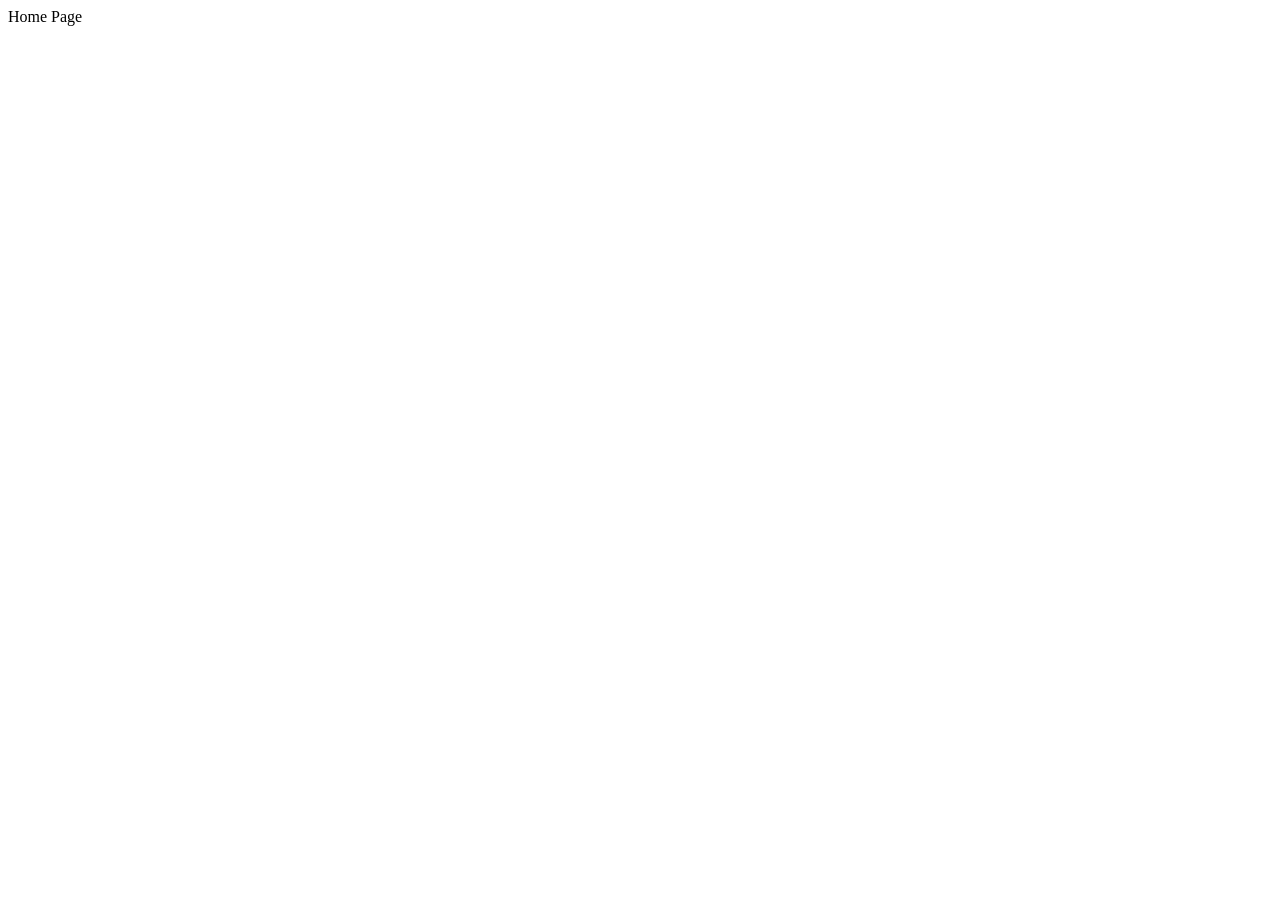
==== index.html @ 67185936 "initial" ====
<html lang="en">
<head>
    <meta charset="UTF-8">
    <meta name="viewport" content="width=device-width, initial-scale=1.0">
    <title>Chalo Chale Home</title>
</head>
<body>

    Home Page 
    
</body>
</html>
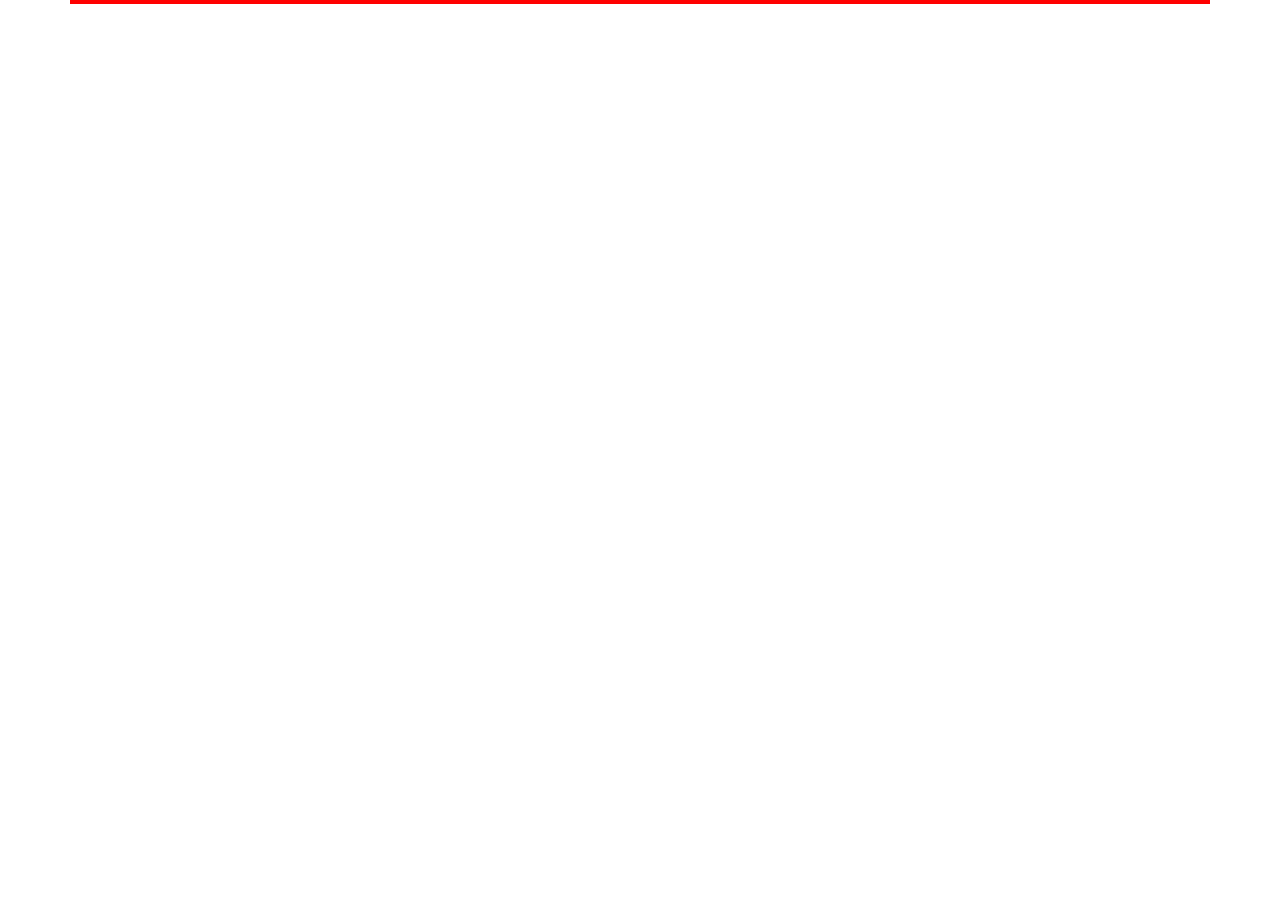
==== commit bce87fae: "update" ====
--- a/index.html
+++ b/index.html
@@ -1,12 +1,32 @@
 <html lang="en">
+
 <head>
     <meta charset="UTF-8">
     <meta name="viewport" content="width=device-width, initial-scale=1.0">
     <title>Chalo Chale Home</title>
+
+    <link href="https://cdn.jsdelivr.net/npm/bootstrap@5.3.8/dist/css/bootstrap.min.css" rel="stylesheet"
+        integrity="sha384-sRIl4kxILFvY47J16cr9ZwB07vP4J8+LH7qKQnuqkuIAvNWLzeN8tE5YBujZqJLB" crossorigin="anonymous">
 </head>
+
 <body>
 
-    Home Page 
-    
+    <div class="container" style="border: 2px solid red;">
+
+        <div class="row">
+
+            <div class="col-md-12">
+
+                
+            </div>
+        </div>
+
+    </div>
+
+    <script src="https://cdn.jsdelivr.net/npm/bootstrap@5.3.8/dist/js/bootstrap.bundle.min.js"
+        integrity="sha384-FKyoEForCGlyvwx9Hj09JcYn3nv7wiPVlz7YYwJrWVcXK/BmnVDxM+D2scQbITxI"
+        crossorigin="anonymous"></script>
+
 </body>
+
 </html>
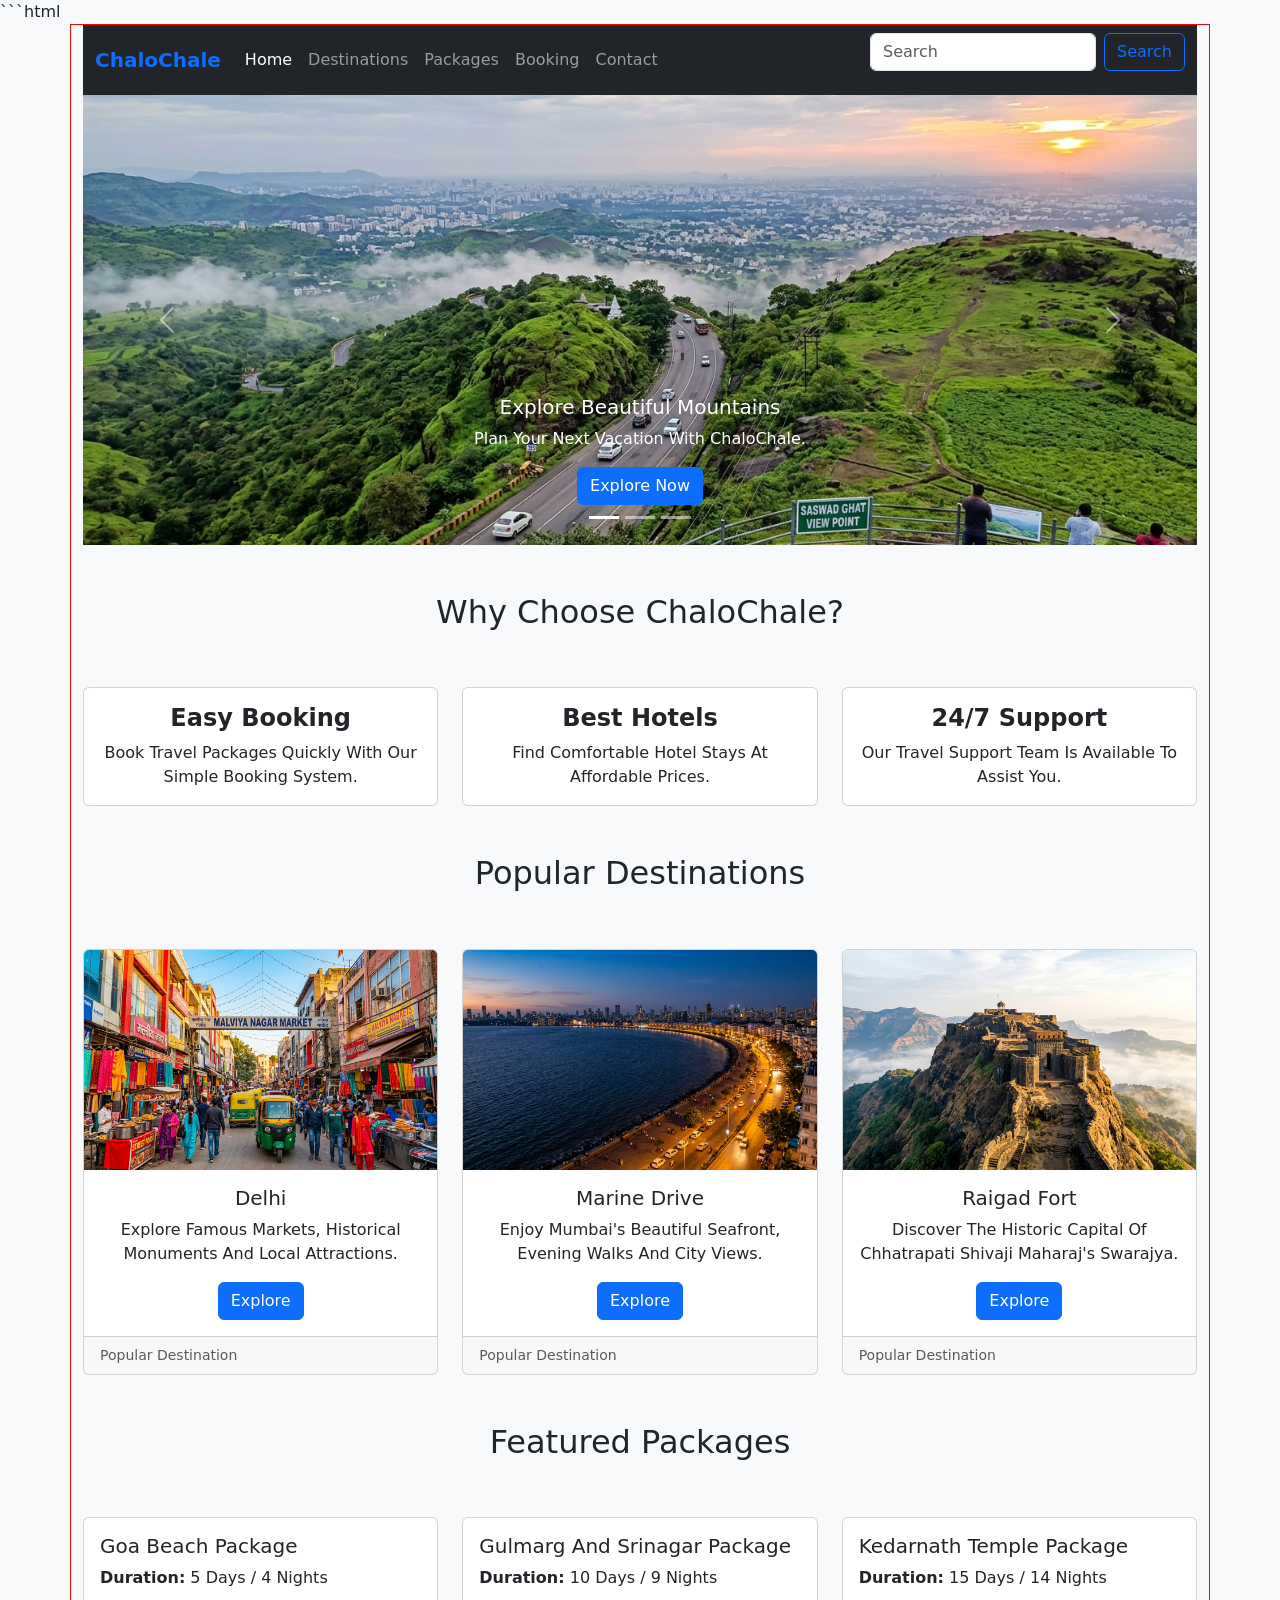
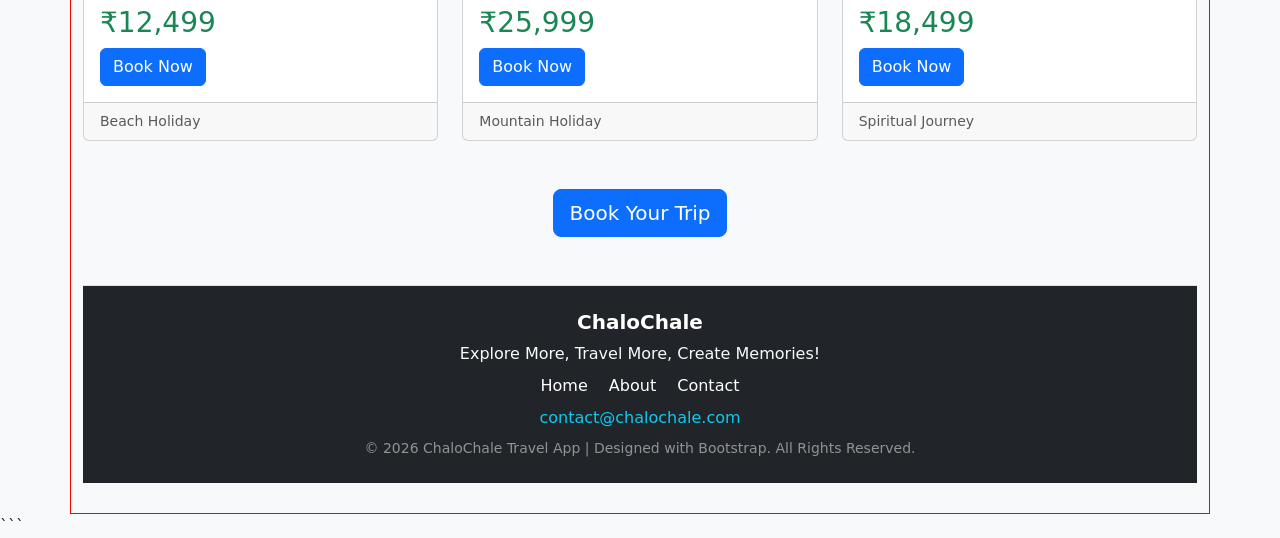
==== commit c70c9692: "js implemented" ====
--- a/index.html
+++ b/index.html
@@ -1,32 +1,790 @@
+```html
+<!DOCTYPE html>
 <html lang="en">
 
 <head>
     <meta charset="UTF-8">
     <meta name="viewport" content="width=device-width, initial-scale=1.0">
-    <title>Chalo Chale Home</title>
-
-    <link href="https://cdn.jsdelivr.net/npm/bootstrap@5.3.8/dist/css/bootstrap.min.css" rel="stylesheet"
-        integrity="sha384-sRIl4kxILFvY47J16cr9ZwB07vP4J8+LH7qKQnuqkuIAvNWLzeN8tE5YBujZqJLB" crossorigin="anonymous">
+
+    <title>ChaloChale - Home</title>
+
+    <!-- Bootstrap CSS -->
+    <link href="https://cdn.jsdelivr.net/npm/bootstrap@5.3.8/dist/css/bootstrap.min.css"
+        rel="stylesheet"
+        integrity="sha384-sRIl4kxILFvY47J16cr9ZwB07vP4J8+LH7qKQnuqkuIAvNWLzeN8tE5YBujZqJLB"
+        crossorigin="anonymous">
+
+    <style>
+        body {
+            background-color: #f8f9fa;
+        }
+
+        .main-container {
+            border: 1px solid red;
+            padding-bottom: 30px;
+        }
+
+        .carousel-item img {
+            height: 450px;
+            object-fit: cover;
+        }
+
+        .card {
+            transition: transform 0.3s ease;
+        }
+
+        .card:hover {
+            transform: translateY(-5px);
+        }
+
+        .destination-img {
+            height: 220px;
+            object-fit: cover;
+        }
+
+        /* Booking Dialog */
+        .dialog {
+            width: min(700px, 95%);
+            max-height: 90vh;
+            overflow-y: auto;
+            border: none;
+            border-radius: 12px;
+            padding: 0;
+            box-shadow: 0 10px 40px rgba(0, 0, 0, 0.3);
+        }
+
+        .dialog::backdrop {
+            background: rgba(0, 0, 0, 0.65);
+        }
+
+        .dialog-header,
+        .dialog-footer {
+            padding: 18px 22px;
+            background-color: #f8f9fa;
+        }
+
+        .dialog-header {
+            border-bottom: 1px solid #ddd;
+        }
+
+        .dialog-title {
+            font-size: 1.5rem;
+            margin: 0;
+        }
+
+        .dialog-body {
+            padding: 22px;
+        }
+
+        .dialog-footer {
+            border-top: 1px solid #ddd;
+            text-align: right;
+        }
+
+        @media (max-width: 767px) {
+            .carousel-item img {
+                height: 280px;
+            }
+
+            .carousel-caption h5 {
+                font-size: 16px;
+            }
+
+            .carousel-caption p {
+                font-size: 12px;
+            }
+        }
+    </style>
 </head>
 
 <body>
 
-    <div class="container" style="border: 2px solid red;">
-
-        <div class="row">
-
-            <div class="col-md-12">
-
-                
-            </div>
+    <div class="container main-container">
+
+        <!-- ================= NAVBAR START ================= -->
+
+        <nav class="navbar navbar-expand-lg navbar-dark bg-dark">
+            <div class="container-fluid">
+
+                <a class="navbar-brand text-primary fw-bold" href="#">
+                    ChaloChale
+                </a>
+
+                <button class="navbar-toggler" type="button"
+                    data-bs-toggle="collapse"
+                    data-bs-target="#mainNavbar"
+                    aria-controls="mainNavbar"
+                    aria-expanded="false"
+                    aria-label="Toggle navigation">
+
+                    <span class="navbar-toggler-icon"></span>
+                </button>
+
+                <div class="collapse navbar-collapse" id="mainNavbar">
+
+                    <ul class="navbar-nav me-auto mb-2 mb-lg-0">
+
+                        <li class="nav-item">
+                            <a class="nav-link active" href="#">Home</a>
+                        </li>
+
+                        <li class="nav-item">
+                            <a class="nav-link" href="#destinations">Destinations</a>
+                        </li>
+
+                        <li class="nav-item">
+                            <a class="nav-link" href="#packages">Packages</a>
+                        </li>
+
+                        <li class="nav-item">
+                            <a class="nav-link" href="#booking">Booking</a>
+                        </li>
+
+                        <li class="nav-item">
+                            <a class="nav-link" href="#contact">Contact</a>
+                        </li>
+
+                    </ul>
+
+                    <form class="d-flex" role="search" id="searchForm">
+                        <input class="form-control me-2"
+                            type="search"
+                            id="searchInput"
+                            placeholder="Search"
+                            aria-label="Search">
+
+                        <button class="btn btn-outline-primary" type="submit">
+                            Search
+                        </button>
+                    </form>
+
+                </div>
+            </div>
+        </nav>
+
+        <!-- ================= NAVBAR END ================= -->
+
+
+        <!-- ================= CAROUSEL START ================= -->
+
+        <div id="carouselExampleCaptions"
+            class="carousel slide"
+            data-bs-ride="carousel">
+
+            <div class="carousel-indicators">
+
+                <button type="button"
+                    data-bs-target="#carouselExampleCaptions"
+                    data-bs-slide-to="0"
+                    class="active"
+                    aria-current="true"
+                    aria-label="Slide 1"></button>
+
+                <button type="button"
+                    data-bs-target="#carouselExampleCaptions"
+                    data-bs-slide-to="1"
+                    aria-label="Slide 2"></button>
+
+                <button type="button"
+                    data-bs-target="#carouselExampleCaptions"
+                    data-bs-slide-to="2"
+                    aria-label="Slide 3"></button>
+
+            </div>
+
+            <div class="carousel-inner">
+
+                <!-- Slide 1 -->
+                <div class="carousel-item active">
+
+                    <img src="./assets/images/carousel1.png"
+                        class="d-block w-100"
+                        alt="Beautiful mountains">
+
+                    <div class="carousel-caption d-none d-md-block">
+                        <h5>Explore Beautiful Mountains</h5>
+
+                        <p>Plan Your Next Vacation With ChaloChale.</p>
+
+                        <a href="#destinations" class="btn btn-primary">
+                            Explore Now
+                        </a>
+                    </div>
+
+                </div>
+
+                <!-- Slide 2 -->
+                <div class="carousel-item">
+
+                    <img src="./assets/images/carousel2.png"
+                        class="d-block w-100"
+                        alt="Marine Drive Mumbai">
+
+                    <div class="carousel-caption d-none d-md-block">
+                        <h5>Enjoy Marine Drive</h5>
+
+                        <p>Discover Beautiful Places With Your Loved Ones.</p>
+
+                        <a href="#packages" class="btn btn-primary">
+                            View Packages
+                        </a>
+                    </div>
+
+                </div>
+
+                <!-- Slide 3 -->
+                <div class="carousel-item">
+
+                    <img src="./assets/images/carousel3.png"
+                        class="d-block w-100"
+                        alt="Luxury hotel">
+
+                    <div class="carousel-caption d-none d-md-block">
+                        <h5>Experience Luxury Stays</h5>
+
+                        <p>Relax And Unwind At Premium Hotels.</p>
+
+                        <button type="button"
+                            class="btn btn-warning open-booking">
+                            Book Trip
+                        </button>
+                    </div>
+
+                </div>
+
+            </div>
+
+            <button class="carousel-control-prev"
+                type="button"
+                data-bs-target="#carouselExampleCaptions"
+                data-bs-slide="prev">
+
+                <span class="carousel-control-prev-icon"
+                    aria-hidden="true"></span>
+
+                <span class="visually-hidden">Previous</span>
+            </button>
+
+            <button class="carousel-control-next"
+                type="button"
+                data-bs-target="#carouselExampleCaptions"
+                data-bs-slide="next">
+
+                <span class="carousel-control-next-icon"
+                    aria-hidden="true"></span>
+
+                <span class="visually-hidden">Next</span>
+            </button>
+
         </div>
 
+        <!-- ================= CAROUSEL END ================= -->
+
+
+        <!-- ================= SERVICES START ================= -->
+
+        <h2 class="text-center py-5">
+            Why Choose ChaloChale?
+        </h2>
+
+        <div class="row row-cols-1 row-cols-md-3 g-4">
+
+            <div class="col">
+                <div class="card h-100">
+                    <div class="card-body text-center">
+                        <h4 class="card-title fw-bold">Easy Booking</h4>
+
+                        <p class="card-text">
+                            Book Travel Packages Quickly With Our
+                            Simple Booking System.
+                        </p>
+                    </div>
+                </div>
+            </div>
+
+            <div class="col">
+                <div class="card h-100">
+                    <div class="card-body text-center">
+                        <h4 class="card-title fw-bold">Best Hotels</h4>
+
+                        <p class="card-text">
+                            Find Comfortable Hotel Stays At
+                            Affordable Prices.
+                        </p>
+                    </div>
+                </div>
+            </div>
+
+            <div class="col">
+                <div class="card h-100">
+                    <div class="card-body text-center">
+                        <h4 class="card-title fw-bold">24/7 Support</h4>
+
+                        <p class="card-text">
+                            Our Travel Support Team Is Available
+                            To Assist You.
+                        </p>
+                    </div>
+                </div>
+            </div>
+
+        </div>
+
+        <!-- ================= SERVICES END ================= -->
+
+
+        <!-- ================= DESTINATIONS START ================= -->
+
+        <h2 class="text-center py-5" id="destinations">
+            Popular Destinations
+        </h2>
+
+        <div class="row row-cols-1 row-cols-md-3 g-4">
+
+            <!-- Delhi -->
+            <div class="col">
+                <div class="card h-100">
+
+                    <img src="./assets/images/delhi.png"
+                        class="card-img-top destination-img"
+                        alt="Delhi">
+
+                    <div class="card-body text-center">
+                        <h5 class="card-title">Delhi</h5>
+
+                        <p class="card-text">
+                            Explore Famous Markets, Historical
+                            Monuments And Local Attractions.
+                        </p>
+
+                        <button type="button"
+                            class="btn btn-primary open-booking">
+                            Explore
+                        </button>
+                    </div>
+
+                    <div class="card-footer">
+                        <small class="text-body-secondary">
+                            Popular Destination
+                        </small>
+                    </div>
+
+                </div>
+            </div>
+
+            <!-- Marine Drive -->
+            <div class="col">
+                <div class="card h-100">
+
+                    <img src="./assets/images/mumbai.png"
+                        class="card-img-top destination-img"
+                        alt="Marine Drive Mumbai">
+
+                    <div class="card-body text-center">
+                        <h5 class="card-title">Marine Drive</h5>
+
+                        <p class="card-text">
+                            Enjoy Mumbai's Beautiful Seafront,
+                            Evening Walks And City Views.
+                        </p>
+
+                        <button type="button"
+                            class="btn btn-primary open-booking">
+                            Explore
+                        </button>
+                    </div>
+
+                    <div class="card-footer">
+                        <small class="text-body-secondary">
+                            Popular Destination
+                        </small>
+                    </div>
+
+                </div>
+            </div>
+
+            <!-- Raigad Fort -->
+            <div class="col">
+                <div class="card h-100">
+
+                    <img src="./assets/images/raigad.png"
+                        class="card-img-top destination-img"
+                        alt="Raigad Fort">
+
+                    <div class="card-body text-center">
+                        <h5 class="card-title">Raigad Fort</h5>
+
+                        <p class="card-text">
+                            Discover The Historic Capital Of
+                            Chhatrapati Shivaji Maharaj's Swarajya.
+                        </p>
+
+                        <button type="button"
+                            class="btn btn-primary open-booking">
+                            Explore
+                        </button>
+                    </div>
+
+                    <div class="card-footer">
+                        <small class="text-body-secondary">
+                            Popular Destination
+                        </small>
+                    </div>
+
+                </div>
+            </div>
+
+        </div>
+
+        <!-- ================= DESTINATIONS END ================= -->
+
+
+        <!-- ================= FEATURED PACKAGES START ================= -->
+
+        <h2 class="text-center py-5" id="packages">
+            Featured Packages
+        </h2>
+
+        <div class="row row-cols-1 row-cols-md-3 g-4">
+
+            <!-- Goa -->
+            <div class="col">
+                <div class="card h-100">
+
+                    <div class="card-body">
+                        <h5 class="card-title">Goa Beach Package</h5>
+
+                        <p class="card-text">
+                            <strong>Duration:</strong> 5 Days / 4 Nights
+                        </p>
+
+                        <h3 class="text-success">₹12,499</h3>
+
+                        <button type="button"
+                            class="btn btn-primary open-booking">
+                            Book Now
+                        </button>
+                    </div>
+
+                    <div class="card-footer">
+                        <small class="text-body-secondary">
+                            Beach Holiday
+                        </small>
+                    </div>
+
+                </div>
+            </div>
+
+            <!-- Kashmir -->
+            <div class="col">
+                <div class="card h-100">
+
+                    <div class="card-body">
+                        <h5 class="card-title">
+                            Gulmarg And Srinagar Package
+                        </h5>
+
+                        <p class="card-text">
+                            <strong>Duration:</strong> 10 Days / 9 Nights
+                        </p>
+
+                        <h3 class="text-success">₹25,999</h3>
+
+                        <button type="button"
+                            class="btn btn-primary open-booking">
+                            Book Now
+                        </button>
+                    </div>
+
+                    <div class="card-footer">
+                        <small class="text-body-secondary">
+                            Mountain Holiday
+                        </small>
+                    </div>
+
+                </div>
+            </div>
+
+            <!-- Kedarnath -->
+            <div class="col">
+                <div class="card h-100">
+
+                    <div class="card-body">
+                        <h5 class="card-title">
+                            Kedarnath Temple Package
+                        </h5>
+
+                        <p class="card-text">
+                            <strong>Duration:</strong> 15 Days / 14 Nights
+                        </p>
+
+                        <h3 class="text-success">₹18,499</h3>
+
+                        <button type="button"
+                            class="btn btn-primary open-booking">
+                            Book Now
+                        </button>
+                    </div>
+
+                    <div class="card-footer">
+                        <small class="text-body-secondary">
+                            Spiritual Journey
+                        </small>
+                    </div>
+
+                </div>
+            </div>
+
+        </div>
+
+        <!-- ================= FEATURED PACKAGES END ================= -->
+
+
+        <!-- ================= BOOKING BUTTON ================= -->
+
+        <div class="text-center my-5" id="booking">
+            <button type="button"
+                class="btn btn-primary btn-lg"
+                id="openDialog">
+
+                Book Your Trip
+            </button>
+        </div>
+
+
+        <!-- ================= BOOKING DIALOG START ================= -->
+
+        <dialog class="dialog" id="slideDownDialog">
+
+            <div class="dialog-header d-flex justify-content-between
+                align-items-center">
+
+                <h1 class="dialog-title">Book Your Trip</h1>
+
+                <button type="button"
+                    class="btn-close"
+                    id="closeIcon"
+                    aria-label="Close"></button>
+
+            </div>
+
+            <div class="dialog-body">
+
+                <form class="row g-3" id="bookingForm">
+
+                    <!-- Full Name -->
+                    <div class="col-md-6">
+                        <label for="fullname" class="form-label">
+                            Full Name
+                        </label>
+
+                        <input type="text"
+                            class="form-control"
+                            id="fullname"
+                            name="fullname"
+                            placeholder="Enter your full name"
+                            required>
+                    </div>
+
+                    <!-- Email -->
+                    <div class="col-md-6">
+                        <label for="inputEmail4" class="form-label">
+                            Email
+                        </label>
+
+                        <input type="email"
+                            class="form-control"
+                            id="inputEmail4"
+                            name="email"
+                            placeholder="Enter your email"
+                            required>
+                    </div>
+
+                    <!-- Password -->
+                    <div class="col-md-6">
+                        <label for="inputPassword4" class="form-label">
+                            Password
+                        </label>
+
+                        <input type="password"
+                            class="form-control"
+                            id="inputPassword4"
+                            name="password"
+                            minlength="8"
+                            placeholder="Minimum 8 characters"
+                            required>
+                    </div>
+
+                    <!-- Travel Date -->
+                    <div class="col-md-6">
+                        <label for="datepickerIconStart" class="form-label">
+                            Travel Date
+                        </label>
+
+                        <input type="date"
+                            class="form-control"
+                            id="datepickerIconStart"
+                            name="travelDate"
+                            required>
+                    </div>
+
+                      <div class="col-md-6">
+                        <label for="inputPassword4" class="form-label">
+                            Number Of People
+                        </label>
+
+                        <input type="number"
+                            class="form-control"
+                            id="inputPassword4"
+                            name="password"
+                            minlength="8"
+                            placeholder="Minimum 8 characters"
+                            required>
+                    </div> 
+                 
+
+                    <!-- City -->
+                    <div class="col-md-6">
+                        <label for="inputCity" class="form-label">
+                            City
+                        </label>
+
+                        <input type="text"
+                            class="form-control"
+                            id="inputCity"
+                            name="city"
+                            required>
+                    </div>
+
+                    <!-- State -->
+                    <div class="col-md-4">
+                        <label for="inputState" class="form-label">
+                            State
+                        </label>
+
+                        <select id="inputState"
+                            class="form-select"
+                            name="state"
+                            required>
+
+                            <option value="" selected disabled>
+                                Choose...
+                            </option>
+
+                            <option>Maharashtra</option>
+                            <option>Goa</option>
+                            <option>Gujarat</option>
+                            <option>Karnataka</option>
+                            <option>Delhi</option>
+                            <option>Jammu and Kashmir</option>
+                            <option>Uttarakhand</option>
+                            <option>Other</option>
+
+                        </select>
+                    </div>
+
+                    <!-- ZIP -->
+                    <div class="col-md-2">
+                        <label for="inputZip" class="form-label">
+                            PIN Code
+                        </label>
+
+                        <input type="text"
+                            class="form-control"
+                            id="inputZip"
+                            name="zip"
+                            inputmode="numeric"
+                            pattern="[0-9]{6}"
+                            maxlength="6"
+                            placeholder="6 digits"
+                            required>
+                    </div>
+
+                    <!-- Checkbox -->
+                    <div class="col-12">
+                        <div class="form-check">
+
+                            <input type="checkbox"
+                                id="gridCheck"
+                                class="form-check-input"
+                                required>
+
+                            <label for="gridCheck" class="form-check-label">
+                                I confirm that the details are correct.
+                            </label>
+
+                        </div>
+                    </div>
+
+                    <!-- Form Submit -->
+                    <div class="col-12">
+                        <button type="submit" class="btn btn-success">
+                            Submit Booking Request
+                        </button>
+
+                        <button type="button"
+                            class="btn btn-secondary"
+                            id="cancelBooking">
+
+                            Cancel
+                        </button>
+                    </div>
+
+                </form>
+
+            </div>
+
+        </dialog>
+
+        <!-- ================= BOOKING DIALOG END ================= -->
+
+
+        <!-- ================= CONTACT START ================= -->
+
+    
+<footer class="text-center border-top py-4 mt-5 bg-dark text-white" id="contact">
+
+    <h5 class="fw-bold">ChaloChale</h5>
+
+    <p class="mb-2 text-light">
+        Explore More, Travel More, Create Memories!
+    </p>
+
+    <p class="mb-2">
+        <a href="#home" class="text-white text-decoration-none mx-2">Home</a>
+        <a href="#about" class="text-white text-decoration-none mx-2">About</a>
+        <a href="#contact" class="text-white text-decoration-none mx-2">Contact</a>
+    </p>
+
+    <p class="mb-2">
+        <a href="mailto:contact@chalochale.com"
+           class="text-info text-decoration-none">
+            contact@chalochale.com
+        </a>
+    </p>
+
+    <p class="text-white-50 small mb-0">
+        &copy; 2026 ChaloChale Travel App | Designed with Bootstrap.
+        All Rights Reserved.
+    </p>
+
+</footer>
+
+
+        <!-- ================= CONTACT END ================= -->
+
     </div>
 
+
+    <!-- Bootstrap JavaScript -->
     <script src="https://cdn.jsdelivr.net/npm/bootstrap@5.3.8/dist/js/bootstrap.bundle.min.js"
         integrity="sha384-FKyoEForCGlyvwx9Hj09JcYn3nv7wiPVlz7YYwJrWVcXK/BmnVDxM+D2scQbITxI"
         crossorigin="anonymous"></script>
 
+    <!-- Custom JavaScript -->
+    <script src="./js/script.js"></script>
+
 </body>
 
-</html>+</html>
+```
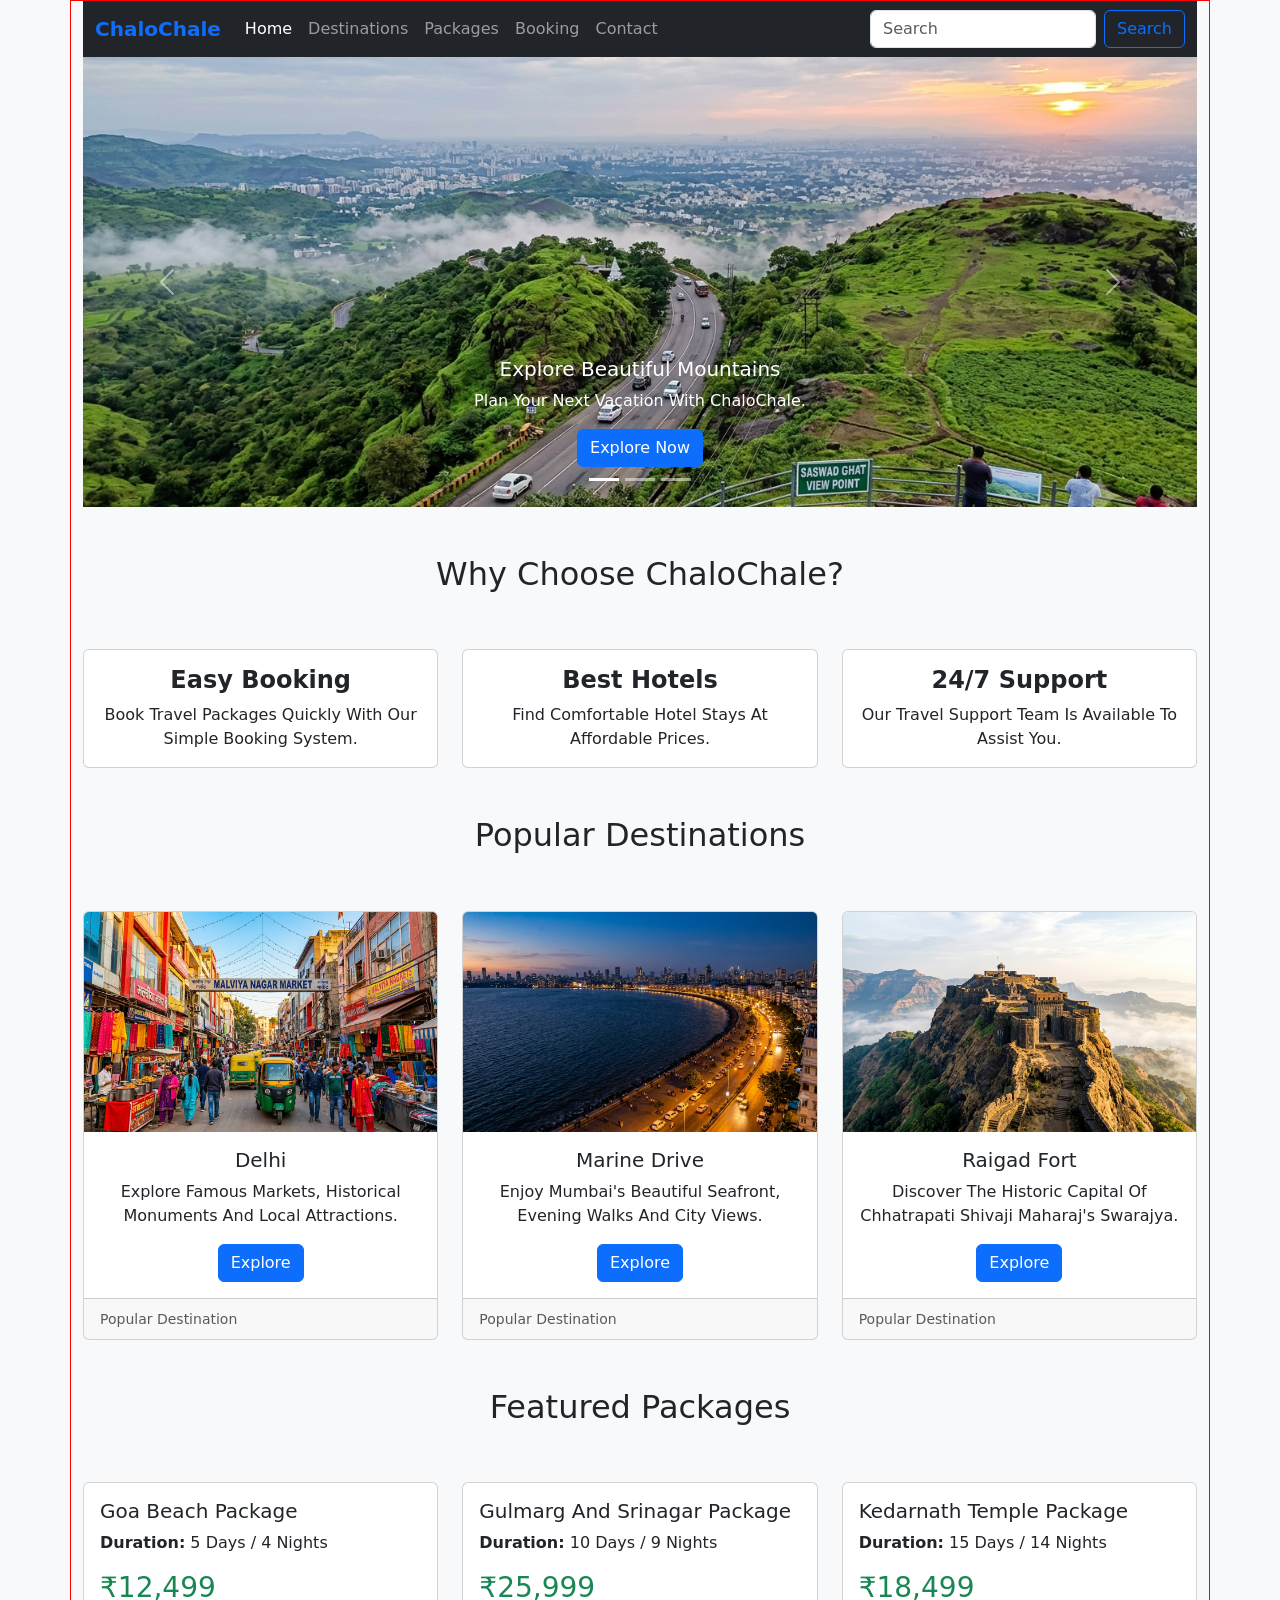
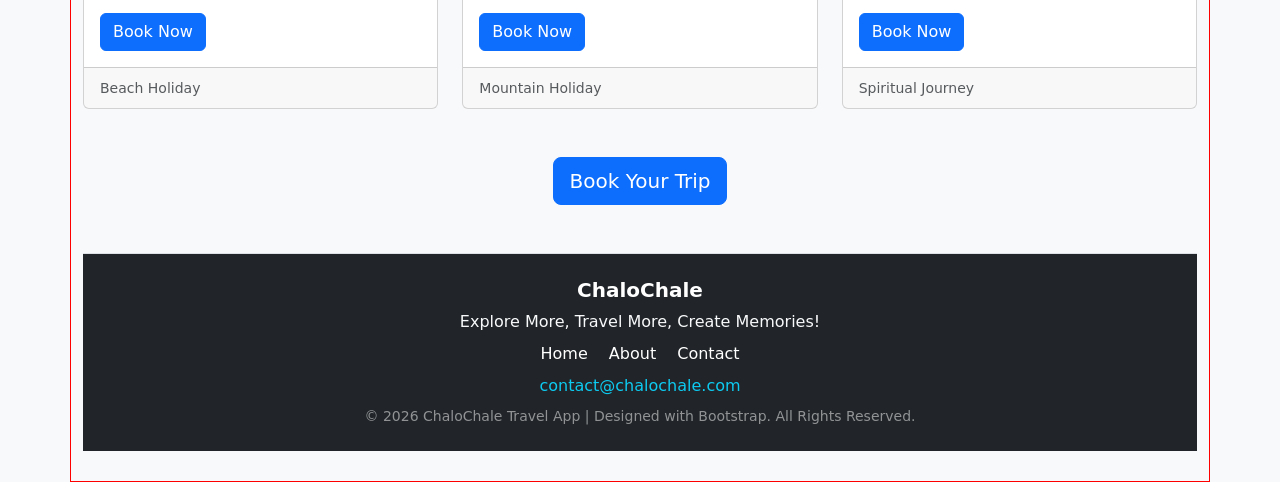
==== commit 1c01ed6e: "Used Copilot" ====
--- a/index.html
+++ b/index.html
@@ -1,4 +1,3 @@
-```html
 <!DOCTYPE html>
 <html lang="en">
 
@@ -787,4 +786,3 @@
 </body>
 
 </html>
-```
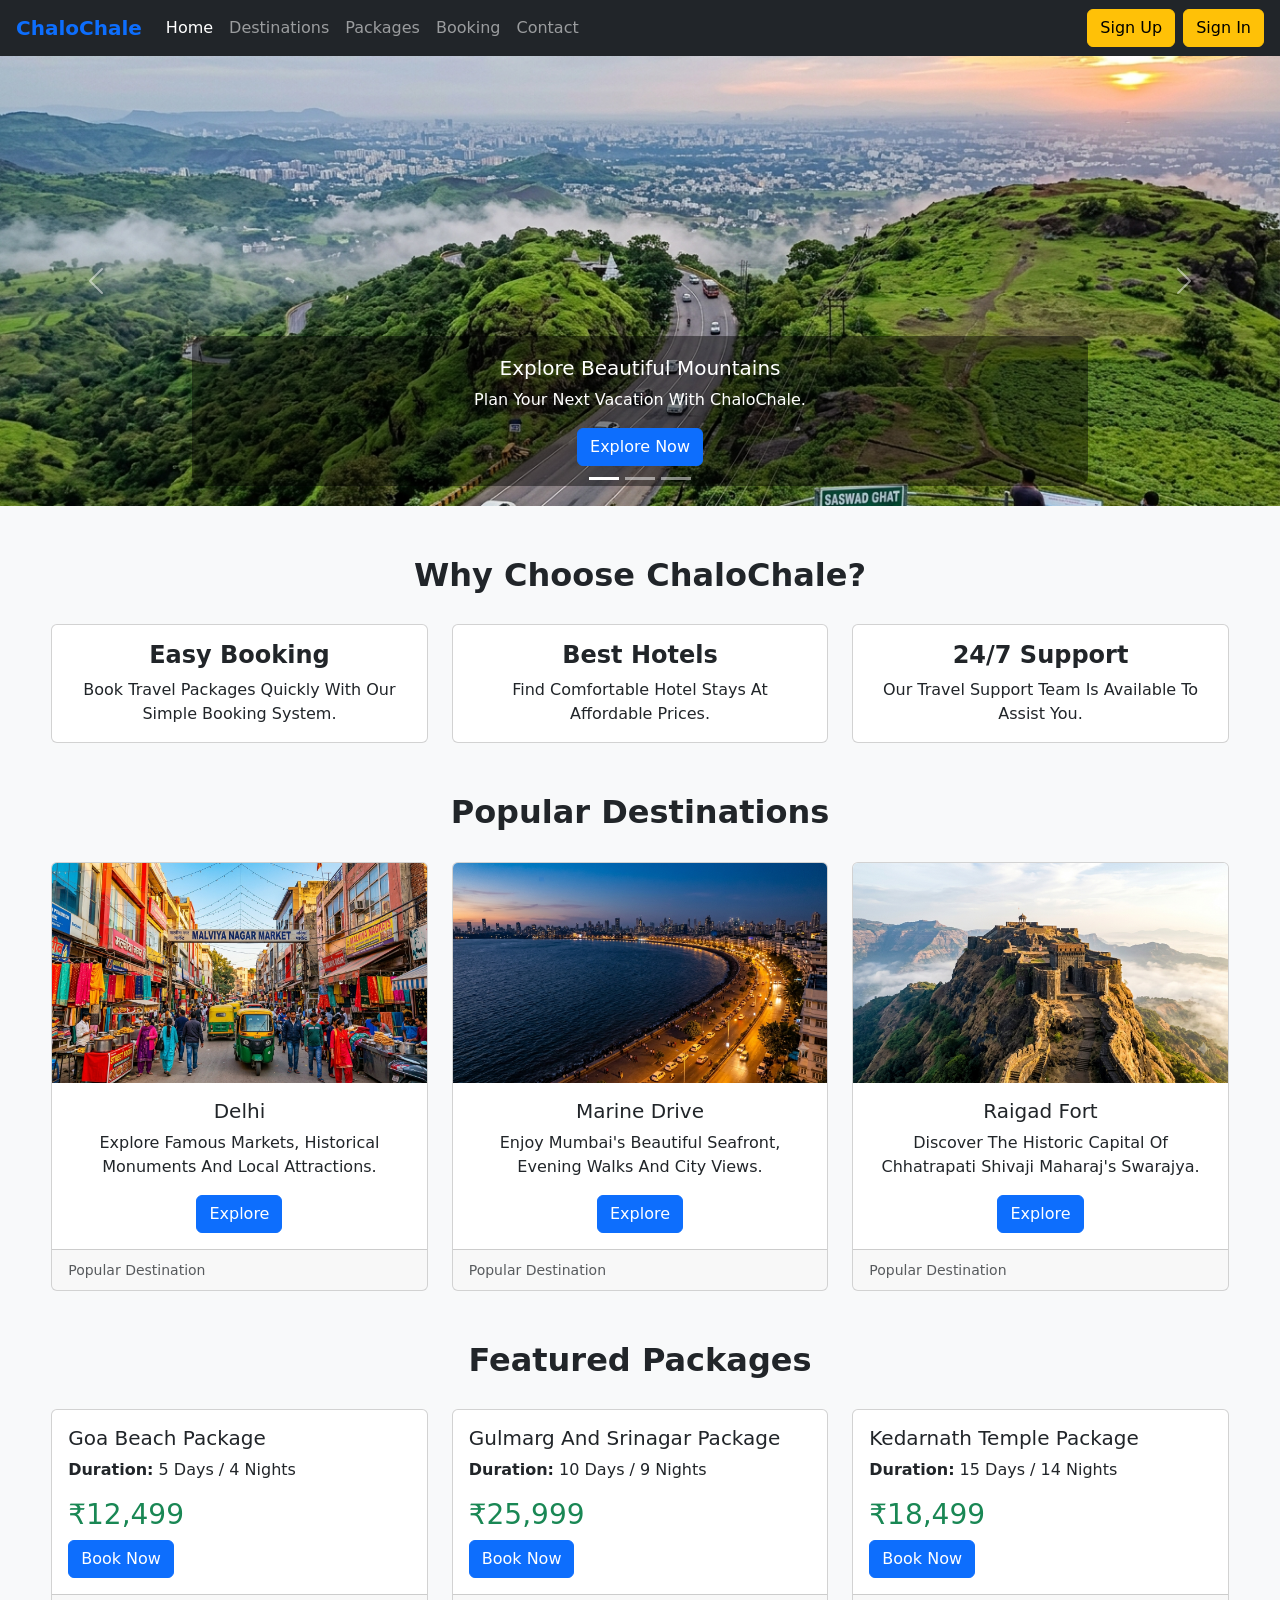
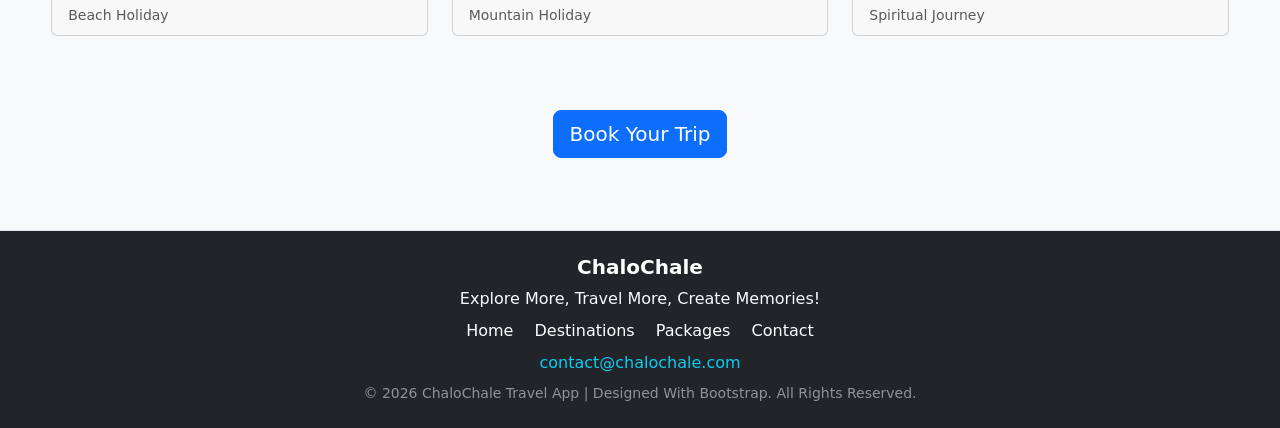
==== commit e1aa71bb: "signup and signin" ====
--- a/index.html
+++ b/index.html
@@ -1,3 +1,4 @@
+
 <!DOCTYPE html>
 <html lang="en">
 
@@ -9,75 +10,89 @@
 
     <!-- Bootstrap CSS -->
     <link href="https://cdn.jsdelivr.net/npm/bootstrap@5.3.8/dist/css/bootstrap.min.css"
-        rel="stylesheet"
-        integrity="sha384-sRIl4kxILFvY47J16cr9ZwB07vP4J8+LH7qKQnuqkuIAvNWLzeN8tE5YBujZqJLB"
-        crossorigin="anonymous">
+        rel="stylesheet">
 
     <style>
         body {
+            margin: 0;
             background-color: #f8f9fa;
-        }
-
+            overflow-x: hidden;
+        }
+
+        /* Full-width page */
         .main-container {
-            border: 1px solid red;
-            padding-bottom: 30px;
-        }
-
+            width: 100%;
+            max-width: 100%;
+            padding: 0;
+            margin: 0;
+        }
+
+        /* Carousel */
         .carousel-item img {
+            width: 100%;
             height: 450px;
             object-fit: cover;
         }
 
+        .carousel-caption {
+            background: rgba(0, 0, 0, 0.45);
+            border-radius: 10px;
+            padding: 20px;
+        }
+
+        /* Cards */
         .card {
-            transition: transform 0.3s ease;
+            transition: transform 0.3s ease, box-shadow 0.3s ease;
         }
 
         .card:hover {
             transform: translateY(-5px);
+            box-shadow: 0 8px 20px rgba(0, 0, 0, 0.12);
         }
 
         .destination-img {
+            width: 100%;
             height: 220px;
             object-fit: cover;
         }
 
-        /* Booking Dialog */
-        .dialog {
-            width: min(700px, 95%);
-            max-height: 90vh;
-            overflow-y: auto;
+        /* Section spacing */
+        .page-section {
+            padding: 50px 4%;
+        }
+
+        .section-title {
+            margin-bottom: 30px;
+            font-weight: bold;
+        }
+
+        /* Booking modal */
+        .modal-content {
             border: none;
             border-radius: 12px;
-            padding: 0;
-            box-shadow: 0 10px 40px rgba(0, 0, 0, 0.3);
-        }
-
-        .dialog::backdrop {
-            background: rgba(0, 0, 0, 0.65);
-        }
-
-        .dialog-header,
-        .dialog-footer {
-            padding: 18px 22px;
+            overflow: hidden;
+        }
+
+        .modal-header {
             background-color: #f8f9fa;
         }
 
-        .dialog-header {
-            border-bottom: 1px solid #ddd;
-        }
-
-        .dialog-title {
+        .modal-title {
             font-size: 1.5rem;
-            margin: 0;
-        }
-
-        .dialog-body {
-            padding: 22px;
-        }
-
-        .dialog-footer {
-            border-top: 1px solid #ddd;
-            text-align: right;
+            font-weight: bold;
+        }
+
+        .modal-body {
+            padding: 24px;
+        }
+
+        .modal-footer {
+            background-color: #f8f9fa;
+        }
+
+        /* Footer */
+        footer a:hover {
+            color: #ffc107 !important;
         }
 
         @media (max-width: 767px) {
@@ -85,6 +100,10 @@
                 height: 280px;
             }
 
+            .carousel-caption {
+                padding: 8px;
+            }
+
             .carousel-caption h5 {
                 font-size: 16px;
             }
@@ -92,86 +111,82 @@
             .carousel-caption p {
                 font-size: 12px;
             }
+
+            .carousel-caption .btn {
+                font-size: 12px;
+                padding: 5px 10px;
+            }
+
+            .page-section {
+                padding: 35px 16px;
+            }
+
+            .modal-body {
+                padding: 18px;
+            }
         }
     </style>
 </head>
 
 <body>
 
-    <div class="container main-container">
-
-        <!-- ================= NAVBAR START ================= -->
-
-        <nav class="navbar navbar-expand-lg navbar-dark bg-dark">
-            <div class="container-fluid">
-
-                <a class="navbar-brand text-primary fw-bold" href="#">
-                    ChaloChale
-                </a>
-
-                <button class="navbar-toggler" type="button"
-                    data-bs-toggle="collapse"
-                    data-bs-target="#mainNavbar"
-                    aria-controls="mainNavbar"
-                    aria-expanded="false"
-                    aria-label="Toggle navigation">
-
-                    <span class="navbar-toggler-icon"></span>
-                </button>
-
-                <div class="collapse navbar-collapse" id="mainNavbar">
-
-                    <ul class="navbar-nav me-auto mb-2 mb-lg-0">
-
-                        <li class="nav-item">
-                            <a class="nav-link active" href="#">Home</a>
-                        </li>
-
-                        <li class="nav-item">
-                            <a class="nav-link" href="#destinations">Destinations</a>
-                        </li>
-
-                        <li class="nav-item">
-                            <a class="nav-link" href="#packages">Packages</a>
-                        </li>
-
-                        <li class="nav-item">
-                            <a class="nav-link" href="#booking">Booking</a>
-                        </li>
-
-                        <li class="nav-item">
-                            <a class="nav-link" href="#contact">Contact</a>
-                        </li>
-
-                    </ul>
-
-                    <form class="d-flex" role="search" id="searchForm">
-                        <input class="form-control me-2"
-                            type="search"
-                            id="searchInput"
-                            placeholder="Search"
-                            aria-label="Search">
-
-                        <button class="btn btn-outline-primary" type="submit">
-                            Search
-                        </button>
-                    </form>
-
-                </div>
+    <div class="main-container">
+
+        <!-- NAVBAR START -->
+        <nav class="navbar navbar-expand-lg navbar-dark bg-dark px-3">
+            <a class="navbar-brand text-primary fw-bold" href="#home">
+                ChaloChale
+            </a>
+
+            <button class="navbar-toggler" type="button"
+                data-bs-toggle="collapse"
+                data-bs-target="#mainNavbar"
+                aria-controls="mainNavbar"
+                aria-expanded="false"
+                aria-label="Toggle navigation">
+                <span class="navbar-toggler-icon"></span>
+            </button>
+
+            <div class="collapse navbar-collapse" id="mainNavbar">
+
+                <ul class="navbar-nav me-auto mb-2 mb-lg-0">
+                    <li class="nav-item">
+                        <a class="nav-link active" href="#home">Home</a>
+                    </li>
+
+                    <li class="nav-item">
+                        <a class="nav-link" href="#destinations">Destinations</a>
+                    </li>
+
+                    <li class="nav-item">
+                        <a class="nav-link" href="#packages">Packages</a>
+                    </li>
+
+                    <li class="nav-item">
+                        <a class="nav-link" href="Booking.html">Booking</a>
+                    </li>
+
+                    <li class="nav-item">
+                        <a class="nav-link" href="#contact">Contact</a>
+                    </li>
+                </ul>
+
+                <div class="d-flex gap-2 mb-2 mb-lg-0">
+                    <a class="btn btn-warning" href="signup.html">Sign Up</a>
+                    <a class="btn btn-warning" href="signin.html">Sign In</a>
+                </div>
+
             </div>
         </nav>
-
-        <!-- ================= NAVBAR END ================= -->
-
-
-        <!-- ================= CAROUSEL START ================= -->
-
+        <!-- NAVBAR END -->
+
+
+        <!-- CAROUSEL START -->
         <div id="carouselExampleCaptions"
             class="carousel slide"
             data-bs-ride="carousel">
 
             <div class="carousel-indicators">
-
                 <button type="button"
                     data-bs-target="#carouselExampleCaptions"
                     data-bs-slide-to="0"
@@ -188,59 +203,47 @@
                     data-bs-target="#carouselExampleCaptions"
                     data-bs-slide-to="2"
                     aria-label="Slide 3"></button>
-
             </div>
 
             <div class="carousel-inner">
 
-                <!-- Slide 1 -->
                 <div class="carousel-item active">
-
                     <img src="./assets/images/carousel1.png"
                         class="d-block w-100"
                         alt="Beautiful mountains">
 
                     <div class="carousel-caption d-none d-md-block">
                         <h5>Explore Beautiful Mountains</h5>
-
                         <p>Plan Your Next Vacation With ChaloChale.</p>
 
                         <a href="#destinations" class="btn btn-primary">
                             Explore Now
                         </a>
                     </div>
-
-                </div>
-
-                <!-- Slide 2 -->
+                </div>
+
                 <div class="carousel-item">
-
                     <img src="./assets/images/carousel2.png"
                         class="d-block w-100"
                         alt="Marine Drive Mumbai">
 
                     <div class="carousel-caption d-none d-md-block">
                         <h5>Enjoy Marine Drive</h5>
-
                         <p>Discover Beautiful Places With Your Loved Ones.</p>
 
                         <a href="#packages" class="btn btn-primary">
                             View Packages
                         </a>
                     </div>
-
-                </div>
-
-                <!-- Slide 3 -->
+                </div>
+
                 <div class="carousel-item">
-
                     <img src="./assets/images/carousel3.png"
                         class="d-block w-100"
                         alt="Luxury hotel">
 
                     <div class="carousel-caption d-none d-md-block">
                         <h5>Experience Luxury Stays</h5>
-
                         <p>Relax And Unwind At Premium Hotels.</p>
 
                         <button type="button"
@@ -248,7 +251,6 @@
                             Book Trip
                         </button>
                     </div>
-
                 </div>
 
             </div>
@@ -257,10 +259,8 @@
                 type="button"
                 data-bs-target="#carouselExampleCaptions"
                 data-bs-slide="prev">
-
                 <span class="carousel-control-prev-icon"
                     aria-hidden="true"></span>
-
                 <span class="visually-hidden">Previous</span>
             </button>
 
@@ -268,521 +268,435 @@
                 type="button"
                 data-bs-target="#carouselExampleCaptions"
                 data-bs-slide="next">
-
                 <span class="carousel-control-next-icon"
                     aria-hidden="true"></span>
-
                 <span class="visually-hidden">Next</span>
             </button>
 
         </div>
-
-        <!-- ================= CAROUSEL END ================= -->
-
-
-        <!-- ================= SERVICES START ================= -->
-
-        <h2 class="text-center py-5">
-            Why Choose ChaloChale?
-        </h2>
-
-        <div class="row row-cols-1 row-cols-md-3 g-4">
-
-            <div class="col">
-                <div class="card h-100">
-                    <div class="card-body text-center">
-                        <h4 class="card-title fw-bold">Easy Booking</h4>
-
-                        <p class="card-text">
-                            Book Travel Packages Quickly With Our
-                            Simple Booking System.
-                        </p>
+        <!-- CAROUSEL END -->
+
+
+        <!-- SERVICES START -->
+        <section class="page-section">
+            <h2 class="text-center section-title">Why Choose ChaloChale?</h2>
+
+            <div class="row row-cols-1 row-cols-md-3 g-4">
+                <div class="col">
+                    <div class="card h-100">
+                        <div class="card-body text-center">
+                            <h4 class="card-title fw-bold">Easy Booking</h4>
+                            <p class="card-text">
+                                Book Travel Packages Quickly With Our
+                                Simple Booking System.
+                            </p>
+                        </div>
+                    </div>
+                </div>
+
+                <div class="col">
+                    <div class="card h-100">
+                        <div class="card-body text-center">
+                            <h4 class="card-title fw-bold">Best Hotels</h4>
+                            <p class="card-text">
+                                Find Comfortable Hotel Stays At
+                                Affordable Prices.
+                            </p>
+                        </div>
+                    </div>
+                </div>
+
+                <div class="col">
+                    <div class="card h-100">
+                        <div class="card-body text-center">
+                            <h4 class="card-title fw-bold">24/7 Support</h4>
+                            <p class="card-text">
+                                Our Travel Support Team Is Available
+                                To Assist You.
+                            </p>
+                        </div>
                     </div>
                 </div>
             </div>
-
-            <div class="col">
-                <div class="card h-100">
-                    <div class="card-body text-center">
-                        <h4 class="card-title fw-bold">Best Hotels</h4>
-
-                        <p class="card-text">
-                            Find Comfortable Hotel Stays At
-                            Affordable Prices.
-                        </p>
-                    </div>
-                </div>
+        </section>
+        <!-- SERVICES END -->
+
+
+        <!-- DESTINATIONS START -->
+        <section class="page-section pt-0" id="destinations">
+            <h2 class="text-center section-title">Popular Destinations</h2>
+
+            <div class="row row-cols-1 row-cols-md-3 g-4">
+
+                <div class="col">
+                    <div class="card h-100">
+                        <img src="./assets/images/delhi.png"
+                            class="card-img-top destination-img"
+                            alt="Delhi">
+
+                        <div class="card-body text-center">
+                            <h5 class="card-title">Delhi</h5>
+                            <p class="card-text">
+                                Explore Famous Markets, Historical
+                                Monuments And Local Attractions.
+                            </p>
+                            <button type="button"
+                                class="btn btn-primary open-booking">
+                                Explore
+                            </button>
+                        </div>
+
+                        <div class="card-footer">
+                            <small class="text-body-secondary">
+                                Popular Destination
+                            </small>
+                        </div>
+                    </div>
+                </div>
+
+                <div class="col">
+                    <div class="card h-100">
+                        <img src="./assets/images/mumbai.png"
+                            class="card-img-top destination-img"
+                            alt="Marine Drive Mumbai">
+
+                        <div class="card-body text-center">
+                            <h5 class="card-title">Marine Drive</h5>
+                            <p class="card-text">
+                                Enjoy Mumbai's Beautiful Seafront,
+                                Evening Walks And City Views.
+                            </p>
+                            <button type="button"
+                                class="btn btn-primary open-booking">
+                                Explore
+                            </button>
+                        </div>
+
+                        <div class="card-footer">
+                            <small class="text-body-secondary">
+                                Popular Destination
+                            </small>
+                        </div>
+                    </div>
+                </div>
+
+                <div class="col">
+                    <div class="card h-100">
+                        <img src="./assets/images/raigad.png"
+                            class="card-img-top destination-img"
+                            alt="Raigad Fort">
+
+                        <div class="card-body text-center">
+                            <h5 class="card-title">Raigad Fort</h5>
+                            <p class="card-text">
+                                Discover The Historic Capital Of
+                                Chhatrapati Shivaji Maharaj's Swarajya.
+                            </p>
+                            <button type="button"
+                                class="btn btn-primary open-booking">
+                                Explore
+                            </button>
+                        </div>
+
+                        <div class="card-footer">
+                            <small class="text-body-secondary">
+                                Popular Destination
+                            </small>
+                        </div>
+                    </div>
+                </div>
+
             </div>
-
-            <div class="col">
-                <div class="card h-100">
-                    <div class="card-body text-center">
-                        <h4 class="card-title fw-bold">24/7 Support</h4>
-
-                        <p class="card-text">
-                            Our Travel Support Team Is Available
-                            To Assist You.
-                        </p>
-                    </div>
-                </div>
+        </section>
+        <!-- DESTINATIONS END -->
+
+
+        <!-- PACKAGES START -->
+        <section class="page-section pt-0" id="packages">
+            <h2 class="text-center section-title">Featured Packages</h2>
+
+            <div class="row row-cols-1 row-cols-md-3 g-4">
+
+                <div class="col">
+                    <div class="card h-100">
+                        <div class="card-body">
+                            <h5 class="card-title">Goa Beach Package</h5>
+                            <p><strong>Duration:</strong> 5 Days / 4 Nights</p>
+                            <h3 class="text-success">₹12,499</h3>
+                            <button type="button"
+                                class="btn btn-primary open-booking">
+                                Book Now
+                            </button>
+                        </div>
+                        <div class="card-footer">
+                            <small class="text-body-secondary">Beach Holiday</small>
+                        </div>
+                    </div>
+                </div>
+
+                <div class="col">
+                    <div class="card h-100">
+                        <div class="card-body">
+                            <h5 class="card-title">
+                                Gulmarg And Srinagar Package
+                            </h5>
+                            <p><strong>Duration:</strong> 10 Days / 9 Nights</p>
+                            <h3 class="text-success">₹25,999</h3>
+                            <button type="button"
+                                class="btn btn-primary open-booking">
+                                Book Now
+                            </button>
+                        </div>
+                        <div class="card-footer">
+                            <small class="text-body-secondary">Mountain Holiday</small>
+                        </div>
+                    </div>
+                </div>
+
+                <div class="col">
+                    <div class="card h-100">
+                        <div class="card-body">
+                            <h5 class="card-title">Kedarnath Temple Package</h5>
+                            <p><strong>Duration:</strong> 15 Days / 14 Nights</p>
+                            <h3 class="text-success">₹18,499</h3>
+                            <button type="button"
+                                class="btn btn-primary open-booking">
+                                Book Now
+                            </button>
+                        </div>
+                        <div class="card-footer">
+                            <small class="text-body-secondary">Spiritual Journey</small>
+                        </div>
+                    </div>
+                </div>
+
             </div>
-
-        </div>
-
-        <!-- ================= SERVICES END ================= -->
-
-
-        <!-- ================= DESTINATIONS START ================= -->
-
-        <h2 class="text-center py-5" id="destinations">
-            Popular Destinations
-        </h2>
-
-        <div class="row row-cols-1 row-cols-md-3 g-4">
-
-            <!-- Delhi -->
-            <div class="col">
-                <div class="card h-100">
-
-                    <img src="./assets/images/delhi.png"
-                        class="card-img-top destination-img"
-                        alt="Delhi">
-
-                    <div class="card-body text-center">
-                        <h5 class="card-title">Delhi</h5>
-
-                        <p class="card-text">
-                            Explore Famous Markets, Historical
-                            Monuments And Local Attractions.
-                        </p>
-
-                        <button type="button"
-                            class="btn btn-primary open-booking">
-                            Explore
-                        </button>
-                    </div>
-
-                    <div class="card-footer">
-                        <small class="text-body-secondary">
-                            Popular Destination
-                        </small>
-                    </div>
-
-                </div>
-            </div>
-
-            <!-- Marine Drive -->
-            <div class="col">
-                <div class="card h-100">
-
-                    <img src="./assets/images/mumbai.png"
-                        class="card-img-top destination-img"
-                        alt="Marine Drive Mumbai">
-
-                    <div class="card-body text-center">
-                        <h5 class="card-title">Marine Drive</h5>
-
-                        <p class="card-text">
-                            Enjoy Mumbai's Beautiful Seafront,
-                            Evening Walks And City Views.
-                        </p>
-
-                        <button type="button"
-                            class="btn btn-primary open-booking">
-                            Explore
-                        </button>
-                    </div>
-
-                    <div class="card-footer">
-                        <small class="text-body-secondary">
-                            Popular Destination
-                        </small>
-                    </div>
-
-                </div>
-            </div>
-
-            <!-- Raigad Fort -->
-            <div class="col">
-                <div class="card h-100">
-
-                    <img src="./assets/images/raigad.png"
-                        class="card-img-top destination-img"
-                        alt="Raigad Fort">
-
-                    <div class="card-body text-center">
-                        <h5 class="card-title">Raigad Fort</h5>
-
-                        <p class="card-text">
-                            Discover The Historic Capital Of
-                            Chhatrapati Shivaji Maharaj's Swarajya.
-                        </p>
-
-                        <button type="button"
-                            class="btn btn-primary open-booking">
-                            Explore
-                        </button>
-                    </div>
-
-                    <div class="card-footer">
-                        <small class="text-body-secondary">
-                            Popular Destination
-                        </small>
-                    </div>
-
-                </div>
-            </div>
-
-        </div>
-
-        <!-- ================= DESTINATIONS END ================= -->
-
-
-        <!-- ================= FEATURED PACKAGES START ================= -->
-
-        <h2 class="text-center py-5" id="packages">
-            Featured Packages
-        </h2>
-
-        <div class="row row-cols-1 row-cols-md-3 g-4">
-
-            <!-- Goa -->
-            <div class="col">
-                <div class="card h-100">
-
-                    <div class="card-body">
-                        <h5 class="card-title">Goa Beach Package</h5>
-
-                        <p class="card-text">
-                            <strong>Duration:</strong> 5 Days / 4 Nights
-                        </p>
-
-                        <h3 class="text-success">₹12,499</h3>
-
-                        <button type="button"
-                            class="btn btn-primary open-booking">
-                            Book Now
-                        </button>
-                    </div>
-
-                    <div class="card-footer">
-                        <small class="text-body-secondary">
-                            Beach Holiday
-                        </small>
-                    </div>
-
-                </div>
-            </div>
-
-            <!-- Kashmir -->
-            <div class="col">
-                <div class="card h-100">
-
-                    <div class="card-body">
-                        <h5 class="card-title">
-                            Gulmarg And Srinagar Package
-                        </h5>
-
-                        <p class="card-text">
-                            <strong>Duration:</strong> 10 Days / 9 Nights
-                        </p>
-
-                        <h3 class="text-success">₹25,999</h3>
-
-                        <button type="button"
-                            class="btn btn-primary open-booking">
-                            Book Now
-                        </button>
-                    </div>
-
-                    <div class="card-footer">
-                        <small class="text-body-secondary">
-                            Mountain Holiday
-                        </small>
-                    </div>
-
-                </div>
-            </div>
-
-            <!-- Kedarnath -->
-            <div class="col">
-                <div class="card h-100">
-
-                    <div class="card-body">
-                        <h5 class="card-title">
-                            Kedarnath Temple Package
-                        </h5>
-
-                        <p class="card-text">
-                            <strong>Duration:</strong> 15 Days / 14 Nights
-                        </p>
-
-                        <h3 class="text-success">₹18,499</h3>
-
-                        <button type="button"
-                            class="btn btn-primary open-booking">
-                            Book Now
-                        </button>
-                    </div>
-
-                    <div class="card-footer">
-                        <small class="text-body-secondary">
-                            Spiritual Journey
-                        </small>
-                    </div>
-
-                </div>
-            </div>
-
-        </div>
-
-        <!-- ================= FEATURED PACKAGES END ================= -->
-
-
-        <!-- ================= BOOKING BUTTON ================= -->
-
-        <div class="text-center my-5" id="booking">
+        </section>
+        <!-- PACKAGES END -->
+
+
+        <!-- MAIN BOOKING BUTTON -->
+        <div class="text-center py-4" id="booking">
             <button type="button"
-                class="btn btn-primary btn-lg"
-                id="openDialog">
-
+                class="btn btn-primary btn-lg open-booking">
                 Book Your Trip
             </button>
         </div>
 
 
-        <!-- ================= BOOKING DIALOG START ================= -->
-
-        <dialog class="dialog" id="slideDownDialog">
-
-            <div class="dialog-header d-flex justify-content-between
-                align-items-center">
-
-                <h1 class="dialog-title">Book Your Trip</h1>
-
-                <button type="button"
-                    class="btn-close"
-                    id="closeIcon"
-                    aria-label="Close"></button>
-
+        <!-- BOOTSTRAP BOOKING MODAL START -->
+        <div class="modal fade" id="bookingModal"
+            tabindex="-1"
+            aria-labelledby="bookingModalLabel"
+            aria-hidden="true">
+
+            <div class="modal-dialog modal-lg modal-dialog-centered modal-dialog-scrollable">
+                <div class="modal-content">
+
+                    <div class="modal-header">
+                        <h1 class="modal-title" id="bookingModalLabel">
+                            Book Your Trip
+                        </h1>
+
+                        <button type="button"
+                            class="btn-close"
+                            data-bs-dismiss="modal"
+                            aria-label="Close"></button>
+                    </div>
+
+                    <div class="modal-body">
+                        <form class="row g-3" id="bookingForm">
+
+                            <div class="col-md-6">
+                                <label for="fullname" class="form-label">
+                                    Full Name
+                                </label>
+                                <input type="text"
+                                    class="form-control"
+                                    id="fullname"
+                                    name="fullname"
+                                    placeholder="Enter your full name"
+                                    autocomplete="name"
+                                    required>
+                            </div>
+
+                            <div class="col-md-6">
+                                <label for="inputEmail4" class="form-label">
+                                    Email
+                                </label>
+                                <input type="email"
+                                    class="form-control"
+                                    id="inputEmail4"
+                                    name="email"
+                                    placeholder="Enter your email"
+                                    autocomplete="email"
+                                    required>
+                            </div>
+
+                            <div class="col-md-6">
+                                <label for="inputPassword4" class="form-label">
+                                    Password
+                                </label>
+                                <input type="password"
+                                    class="form-control"
+                                    id="inputPassword4"
+                                    name="password"
+                                    minlength="8"
+                                    autocomplete="new-password"
+                                    placeholder="Minimum 8 characters"
+                                    required>
+                            </div>
+
+                            <div class="col-md-6">
+                                <label for="travelDate" class="form-label">
+                                    Travel Date
+                                </label>
+                                <input type="date"
+                                    class="form-control"
+                                    id="travelDate"
+                                    name="travelDate"
+                                    required>
+                            </div>
+
+                            <div class="col-md-6">
+                                <label for="numberOfPeople" class="form-label">
+                                    Number Of People
+                                </label>
+                                <input type="number"
+                                    class="form-control"
+                                    id="numberOfPeople"
+                                    name="numberOfPeople"
+                                    min="1"
+                                    max="100"
+                                    value="1"
+                                    required>
+                            </div>
+
+                            <div class="col-md-6">
+                                <label for="inputCity" class="form-label">
+                                    City
+                                </label>
+                                <input type="text"
+                                    class="form-control"
+                                    id="inputCity"
+                                    name="city"
+                                    placeholder="Enter your city"
+                                    autocomplete="address-level2"
+                                    required>
+                            </div>
+
+                            <div class="col-md-8">
+                                <label for="inputState" class="form-label">
+                                    State
+                                </label>
+                                <select id="inputState"
+                                    class="form-select"
+                                    name="state"
+                                    required>
+                                    <option value="" selected disabled>
+                                        Choose your state...
+                                    </option>
+                                    <option>Maharashtra</option>
+                                    <option>Goa</option>
+                                    <option>Gujarat</option>
+                                    <option>Karnataka</option>
+                                    <option>Delhi</option>
+                                    <option>Jammu and Kashmir</option>
+                                    <option>Uttarakhand</option>
+                                    <option>Other</option>
+                                </select>
+                            </div>
+
+                            <div class="col-md-4">
+                                <label for="inputZip" class="form-label">
+                                    PIN Code
+                                </label>
+                                <input type="text"
+                                    class="form-control"
+                                    id="inputZip"
+                                    name="zip"
+                                    inputmode="numeric"
+                                    pattern="[0-9]{6}"
+                                    maxlength="6"
+                                    placeholder="6 digits"
+                                    required>
+                            </div>
+
+                            <div class="col-12">
+                                <div class="form-check">
+                                    <input type="checkbox"
+                                        id="gridCheck"
+                                        name="confirmDetails"
+                                        class="form-check-input"
+                                        required>
+
+                                    <label for="gridCheck"
+                                        class="form-check-label">
+                                        I confirm that the details are correct.
+                                    </label>
+                                </div>
+                            </div>
+
+                            <div class="col-12">
+                                <button type="submit" class="btn btn-success">
+                                    Submit Booking Request
+                                </button>
+
+                                <button type="button"
+                                    class="btn btn-secondary"
+                                    data-bs-dismiss="modal">
+                                    Cancel
+                                </button>
+                            </div>
+
+                        </form>
+                    </div>
+
+                </div>
             </div>
-
-            <div class="dialog-body">
-
-                <form class="row g-3" id="bookingForm">
-
-                    <!-- Full Name -->
-                    <div class="col-md-6">
-                        <label for="fullname" class="form-label">
-                            Full Name
-                        </label>
-
-                        <input type="text"
-                            class="form-control"
-                            id="fullname"
-                            name="fullname"
-                            placeholder="Enter your full name"
-                            required>
-                    </div>
-
-                    <!-- Email -->
-                    <div class="col-md-6">
-                        <label for="inputEmail4" class="form-label">
-                            Email
-                        </label>
-
-                        <input type="email"
-                            class="form-control"
-                            id="inputEmail4"
-                            name="email"
-                            placeholder="Enter your email"
-                            required>
-                    </div>
-
-                    <!-- Password -->
-                    <div class="col-md-6">
-                        <label for="inputPassword4" class="form-label">
-                            Password
-                        </label>
-
-                        <input type="password"
-                            class="form-control"
-                            id="inputPassword4"
-                            name="password"
-                            minlength="8"
-                            placeholder="Minimum 8 characters"
-                            required>
-                    </div>
-
-                    <!-- Travel Date -->
-                    <div class="col-md-6">
-                        <label for="datepickerIconStart" class="form-label">
-                            Travel Date
-                        </label>
-
-                        <input type="date"
-                            class="form-control"
-                            id="datepickerIconStart"
-                            name="travelDate"
-                            required>
-                    </div>
-
-                      <div class="col-md-6">
-                        <label for="inputPassword4" class="form-label">
-                            Number Of People
-                        </label>
-
-                        <input type="number"
-                            class="form-control"
-                            id="inputPassword4"
-                            name="password"
-                            minlength="8"
-                            placeholder="Minimum 8 characters"
-                            required>
-                    </div> 
-                 
-
-                    <!-- City -->
-                    <div class="col-md-6">
-                        <label for="inputCity" class="form-label">
-                            City
-                        </label>
-
-                        <input type="text"
-                            class="form-control"
-                            id="inputCity"
-                            name="city"
-                            required>
-                    </div>
-
-                    <!-- State -->
-                    <div class="col-md-4">
-                        <label for="inputState" class="form-label">
-                            State
-                        </label>
-
-                        <select id="inputState"
-                            class="form-select"
-                            name="state"
-                            required>
-
-                            <option value="" selected disabled>
-                                Choose...
-                            </option>
-
-                            <option>Maharashtra</option>
-                            <option>Goa</option>
-                            <option>Gujarat</option>
-                            <option>Karnataka</option>
-                            <option>Delhi</option>
-                            <option>Jammu and Kashmir</option>
-                            <option>Uttarakhand</option>
-                            <option>Other</option>
-
-                        </select>
-                    </div>
-
-                    <!-- ZIP -->
-                    <div class="col-md-2">
-                        <label for="inputZip" class="form-label">
-                            PIN Code
-                        </label>
-
-                        <input type="text"
-                            class="form-control"
-                            id="inputZip"
-                            name="zip"
-                            inputmode="numeric"
-                            pattern="[0-9]{6}"
-                            maxlength="6"
-                            placeholder="6 digits"
-                            required>
-                    </div>
-
-                    <!-- Checkbox -->
-                    <div class="col-12">
-                        <div class="form-check">
-
-                            <input type="checkbox"
-                                id="gridCheck"
-                                class="form-check-input"
-                                required>
-
-                            <label for="gridCheck" class="form-check-label">
-                                I confirm that the details are correct.
-                            </label>
-
-                        </div>
-                    </div>
-
-                    <!-- Form Submit -->
-                    <div class="col-12">
-                        <button type="submit" class="btn btn-success">
-                            Submit Booking Request
-                        </button>
-
-                        <button type="button"
-                            class="btn btn-secondary"
-                            id="cancelBooking">
-
-                            Cancel
-                        </button>
-                    </div>
-
-                </form>
-
-            </div>
-
-        </dialog>
-
-        <!-- ================= BOOKING DIALOG END ================= -->
-
-
-        <!-- ================= CONTACT START ================= -->
-
-    
-<footer class="text-center border-top py-4 mt-5 bg-dark text-white" id="contact">
-
-    <h5 class="fw-bold">ChaloChale</h5>
-
-    <p class="mb-2 text-light">
-        Explore More, Travel More, Create Memories!
-    </p>
-
-    <p class="mb-2">
-        <a href="#home" class="text-white text-decoration-none mx-2">Home</a>
-        <a href="#about" class="text-white text-decoration-none mx-2">About</a>
-        <a href="#contact" class="text-white text-decoration-none mx-2">Contact</a>
-    </p>
-
-    <p class="mb-2">
-        <a href="mailto:contact@chalochale.com"
-           class="text-info text-decoration-none">
-            contact@chalochale.com
-        </a>
-    </p>
-
-    <p class="text-white-50 small mb-0">
-        &copy; 2026 ChaloChale Travel App | Designed with Bootstrap.
-        All Rights Reserved.
-    </p>
-
-</footer>
-
-
-        <!-- ================= CONTACT END ================= -->
+        </div>
+        <!-- BOOTSTRAP BOOKING MODAL END -->
+
+
+        <!-- FOOTER START -->
+        <footer class="text-center border-top py-4 mt-5 bg-dark text-white"
+            id="contact">
+
+            <h5 class="fw-bold">ChaloChale</h5>
+
+            <p class="mb-2 text-light">
+                Explore More, Travel More, Create Memories!
+            </p>
+
+            <p class="mb-2">
+                <a href="#home" class="text-white text-decoration-none mx-2">Home</a>
+                <a href="#destinations" class="text-white text-decoration-none mx-2">Destinations</a>
+                <a href="#packages" class="text-white text-decoration-none mx-2">Packages</a>
+                <a href="#contact" class="text-white text-decoration-none mx-2">Contact</a>
+            </p>
+
+            <p class="mb-2">
+                <a href="mailto:contact@chalochale.com"
+                    class="text-info text-decoration-none">
+                    contact@chalochale.com
+                </a>
+            </p>
+
+            <p class="text-white-50 small mb-0">
+                &copy; 2026 ChaloChale Travel App |
+                Designed With Bootstrap. All Rights Reserved.
+            </p>
+
+        </footer>
+        <!-- FOOTER END -->
 
     </div>
 
-
     <!-- Bootstrap JavaScript -->
-    <script src="https://cdn.jsdelivr.net/npm/bootstrap@5.3.8/dist/js/bootstrap.bundle.min.js"
-        integrity="sha384-FKyoEForCGlyvwx9Hj09JcYn3nv7wiPVlz7YYwJrWVcXK/BmnVDxM+D2scQbITxI"
-        crossorigin="anonymous"></script>
+    <script src="https://cdn.jsdelivr.net/npm/bootstrap@5.3.8/dist/js/bootstrap.bundle.min.js"></script>
 
     <!-- Custom JavaScript -->
-    <script src="./js/script.js"></script>
+    <script src="./js/script.js"></script> 
 
 </body>
-
 </html>
